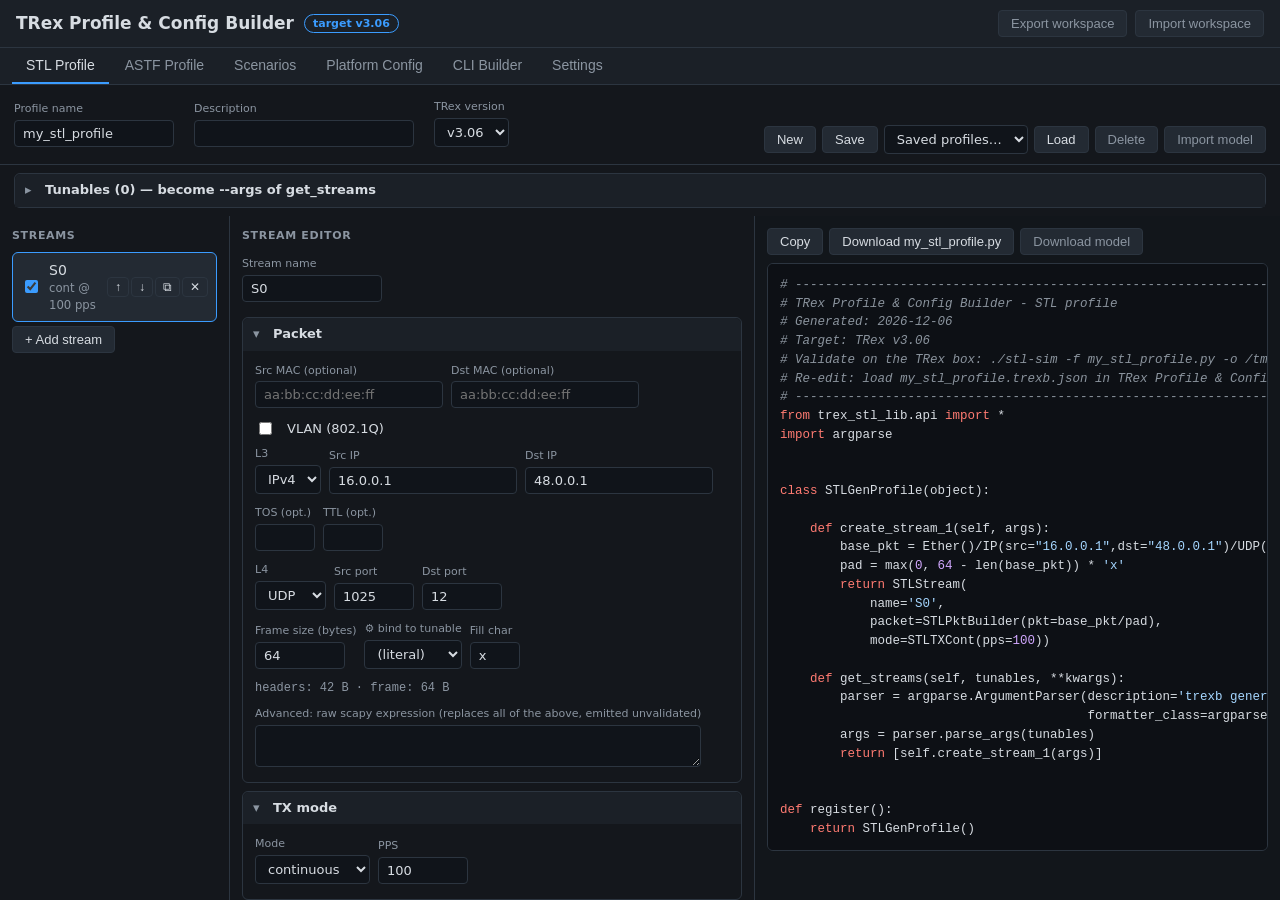
==== index.html @ 6afbe678 "Phase 3: CLI command builder CLI generator (TB.gen.registry["3.06"].cli) composing t-rex-64 launch l" ====
<!DOCTYPE html>
<html lang="en">
<head>
<meta charset="utf-8">
<meta name="viewport" content="width=device-width, initial-scale=1">
<title>TRex Profile &amp; Config Builder</title>
<link rel="stylesheet" href="css/app.css">
</head>
<body>
<div id="app"></div>

<!-- Classic scripts in dependency order. Do NOT convert to ES modules:
     script type="module" is blocked by CORS when the app is opened from file://. -->
<script src="js/core/util.js"></script>
<script src="js/core/store.js"></script>
<script src="js/core/persist.js"></script>
<script src="js/core/settings.js"></script>
<script src="js/gen/registry.js"></script>
<script src="js/gen/py.js"></script>
<script src="js/gen/stl.js"></script>
<script src="js/gen/astf.js"></script>
<script src="js/gen/scenarios.js"></script>
<script src="js/gen/cfg.js"></script>
<script src="js/gen/cli.js"></script>
<script src="js/ui/components.js"></script>
<script src="js/ui/highlight.js"></script>
<script src="js/ui/output.js"></script>
<script src="js/ui/stl_builder.js"></script>
<script src="js/ui/astf_builder.js"></script>
<script src="js/ui/scenarios.js"></script>
<script src="js/ui/settings_ui.js"></script>
<script src="js/ui/cfg_builder.js"></script>
<script src="js/ui/cli_builder.js"></script>
<script src="js/app.js"></script>
</body>
</html>
---- css/app.css ----
/* TRex Profile & Config Builder - single stylesheet, dark theme. */
:root {
  --bg: #14171c;
  --bg-pane: #1b2027;
  --bg-input: #10141a;
  --bg-hover: #232a33;
  --border: #2c3540;
  --text: #d7dce2;
  --text-dim: #8b95a1;
  --accent: #3b9cff;
  --ok: #3fb950;
  --warn: #d29922;
  --err: #f85149;
  --radius: 6px;
  --mono: Consolas, "Courier New", monospace;
}

* { box-sizing: border-box; }

body {
  margin: 0;
  background: var(--bg);
  color: var(--text);
  font: 14px/1.45 "Segoe UI", system-ui, sans-serif;
}

#app { display: flex; flex-direction: column; height: 100vh; }

/* ---------- header ---------- */
.app-header {
  display: flex;
  align-items: center;
  justify-content: space-between;
  padding: 10px 16px;
  border-bottom: 1px solid var(--border);
  background: var(--bg-pane);
}
.app-title { font-size: 17px; font-weight: 600; display: flex; align-items: center; gap: 10px; }
.app-badge {
  font-size: 11px;
  color: var(--accent);
  border: 1px solid var(--accent);
  border-radius: 10px;
  padding: 1px 8px;
}
.ws-actions { display: flex; gap: 8px; }

/* ---------- tabs ---------- */
.tab-bar { display: flex; gap: 2px; padding: 0 12px; background: var(--bg-pane); border-bottom: 1px solid var(--border); }
.tab-btn {
  background: none;
  border: none;
  border-bottom: 2px solid transparent;
  color: var(--text-dim);
  padding: 9px 14px;
  cursor: pointer;
  font-size: 14px;
}
.tab-btn:hover { color: var(--text); }
.tab-btn.active { color: var(--text); border-bottom-color: var(--accent); }
.tab-content { flex: 1; overflow: hidden; }
.tab-pane { height: 100%; overflow: auto; display: flex; flex-direction: column; }

.placeholder { padding: 40px; color: var(--text-dim); }
.placeholder h2 { color: var(--text); }

/* ---------- builder layout ---------- */
.builder-topbar {
  display: flex;
  flex-wrap: wrap;
  align-items: flex-end;
  gap: 12px;
  padding: 10px 14px;
  border-bottom: 1px solid var(--border);
}
.topbar-actions { display: flex; gap: 6px; margin-left: auto; align-items: center; }
.tunables-box { padding: 0 14px; }

.builder-panes {
  display: grid;
  grid-template-columns: 230px minmax(360px, 1fr) minmax(380px, 1fr);
  gap: 0;
  flex: 1;
  min-height: 0;
}
.pane { overflow-y: auto; padding: 12px; min-height: 200px; }
.pane-list { border-right: 1px solid var(--border); }
.pane-editor { border-right: 1px solid var(--border); }
.pane-output { background: #12161b; }
.pane-title { font-weight: 600; margin-bottom: 8px; color: var(--text-dim); text-transform: uppercase; font-size: 11px; letter-spacing: 0.06em; }

/* ---------- stream list ---------- */
.stream-item {
  display: flex;
  align-items: center;
  gap: 8px;
  padding: 7px 8px;
  border-radius: var(--radius);
  cursor: pointer;
  border: 1px solid transparent;
  margin-bottom: 4px;
}
.stream-item:hover { background: var(--bg-hover); }
.stream-item.active { background: var(--bg-hover); border-color: var(--accent); }
.stream-item.disabled .stream-name { opacity: 0.45; }
.stream-name { flex: 1; min-width: 0; }
.stream-name small { color: var(--text-dim); display: block; }
.stream-btns { display: flex; gap: 2px; visibility: hidden; }
.stream-item:hover .stream-btns, .stream-item.active .stream-btns { visibility: visible; }

/* ---------- fields ---------- */
.field { display: inline-flex; flex-direction: column; gap: 3px; margin: 4px 8px 4px 0; vertical-align: top; }
.field-label { font-size: 11px; color: var(--text-dim); }
.field-hint { font-size: 11px; color: var(--text-dim); font-style: italic; }
.field-error { font-size: 11px; color: var(--err); min-height: 0; }
.field-check { flex-direction: row; align-items: center; gap: 6px; }
.field-check .field-label { order: 2; font-size: 13px; color: var(--text); }
.field-row { display: flex; flex-wrap: wrap; align-items: flex-end; }
.field-row-inline { display: inline-flex; }

input[type="text"], select, textarea {
  background: var(--bg-input);
  border: 1px solid var(--border);
  color: var(--text);
  border-radius: 4px;
  padding: 5px 8px;
  font-size: 13px;
  font-family: inherit;
}
textarea { font-family: var(--mono); width: 100%; }
input.invalid { border-color: var(--err); }
input[type="checkbox"] { accent-color: var(--accent); }

/* ---------- sections ---------- */
.section { border: 1px solid var(--border); border-radius: var(--radius); margin: 8px 0; }
.section-head {
  padding: 7px 10px;
  cursor: pointer;
  font-weight: 600;
  font-size: 13px;
  display: flex;
  gap: 8px;
  align-items: center;
  background: var(--bg-pane);
  border-radius: var(--radius) var(--radius) 0 0;
}
.section-head:hover { background: var(--bg-hover); }
.section-body { padding: 8px 12px; }
.caret { color: var(--text-dim); width: 12px; }

/* ---------- buttons ---------- */
.btn {
  background: var(--bg-hover);
  border: 1px solid var(--border);
  color: var(--text);
  border-radius: 4px;
  padding: 5px 12px;
  font-size: 13px;
  cursor: pointer;
}
.btn:hover { border-color: var(--accent); }
.btn-secondary { color: var(--text-dim); }
.btn-small { padding: 2px 7px; font-size: 12px; }
.btn-danger:hover { border-color: var(--err); color: var(--err); }
.saved-select { max-width: 160px; }

/* ---------- misc builder ---------- */
.tunable-row, .vm-var-row {
  display: flex;
  flex-wrap: wrap;
  align-items: flex-end;
  padding: 4px 0;
  border-bottom: 1px dashed var(--border);
}
.size-readout { font-family: var(--mono); font-size: 12px; color: var(--text-dim); padding: 4px 0; }
.size-readout.warn { color: var(--warn); }
.info-note {
  font-size: 12px;
  color: var(--warn);
  border-left: 3px solid var(--warn);
  padding: 4px 8px;
  margin-top: 6px;
  background: rgba(210, 153, 34, 0.08);
}

/* ---------- output pane ---------- */
.output-empty { color: var(--text-dim); padding: 20px; }
.output-actions { display: flex; gap: 6px; margin-bottom: 8px; flex-wrap: wrap; }
.file-tabs { display: flex; gap: 4px; margin-bottom: 6px; }
.file-tab {
  background: none;
  border: 1px solid var(--border);
  border-radius: 4px 4px 0 0;
  color: var(--text-dim);
  padding: 4px 10px;
  cursor: pointer;
  font-size: 12px;
}
.file-tab.active { color: var(--text); border-bottom-color: var(--bg); }

.warn-banner {
  border: 1px solid var(--warn);
  border-radius: var(--radius);
  background: rgba(210, 153, 34, 0.1);
  padding: 8px 12px;
  margin-bottom: 10px;
  font-size: 13px;
}
.warn-banner strong { color: var(--warn); }
.warn-banner ul { margin: 4px 0 0; padding-left: 20px; }

pre.code {
  background: #0d1015;
  border: 1px solid var(--border);
  border-radius: var(--radius);
  padding: 12px;
  overflow-x: auto;
  font-family: var(--mono);
  font-size: 12.5px;
  line-height: 1.5;
  margin: 0;
}
.hl-kw { color: #ff7b72; }
.hl-str { color: #a5d6ff; }
.hl-com { color: #8b949e; font-style: italic; }
.hl-num { color: #d2a8ff; }

/* ---------- ASTF builder ---------- */
.cmd-op {
  font-family: var(--mono);
  font-size: 12px;
  color: var(--accent);
  min-width: 90px;
  padding-bottom: 8px;
}
.glob-col { border-left: 2px solid var(--border); padding-left: 10px; margin-bottom: 10px; }
.range-label { min-width: 55px; padding-bottom: 12px; color: var(--text); font-size: 13px; }

/* ---------- settings + cfg tabs ---------- */
.settings-wrap { padding: 14px; max-width: 1100px; }

/* ---------- scenarios tab ---------- */
.scenarios-wrap { padding: 14px; max-width: 1100px; }
.scenario-result { margin-top: 10px; }
.btn-generate { border-color: var(--accent); color: var(--accent); font-weight: 600; margin-top: 6px; }
.btn-generate:hover { background: var(--accent); color: #fff; }

/* ---------- toast ---------- */
#toast {
  position: fixed;
  bottom: 18px;
  left: 50%;
  transform: translateX(-50%) translateY(80px);
  background: var(--bg-pane);
  border: 1px solid var(--border);
  border-radius: var(--radius);
  padding: 9px 18px;
  transition: transform 0.2s ease;
  z-index: 100;
  max-width: 70vw;
}
#toast.show { transform: translateX(-50%) translateY(0); }
#toast.ok { border-color: var(--ok); }
#toast.err { border-color: var(--err); }
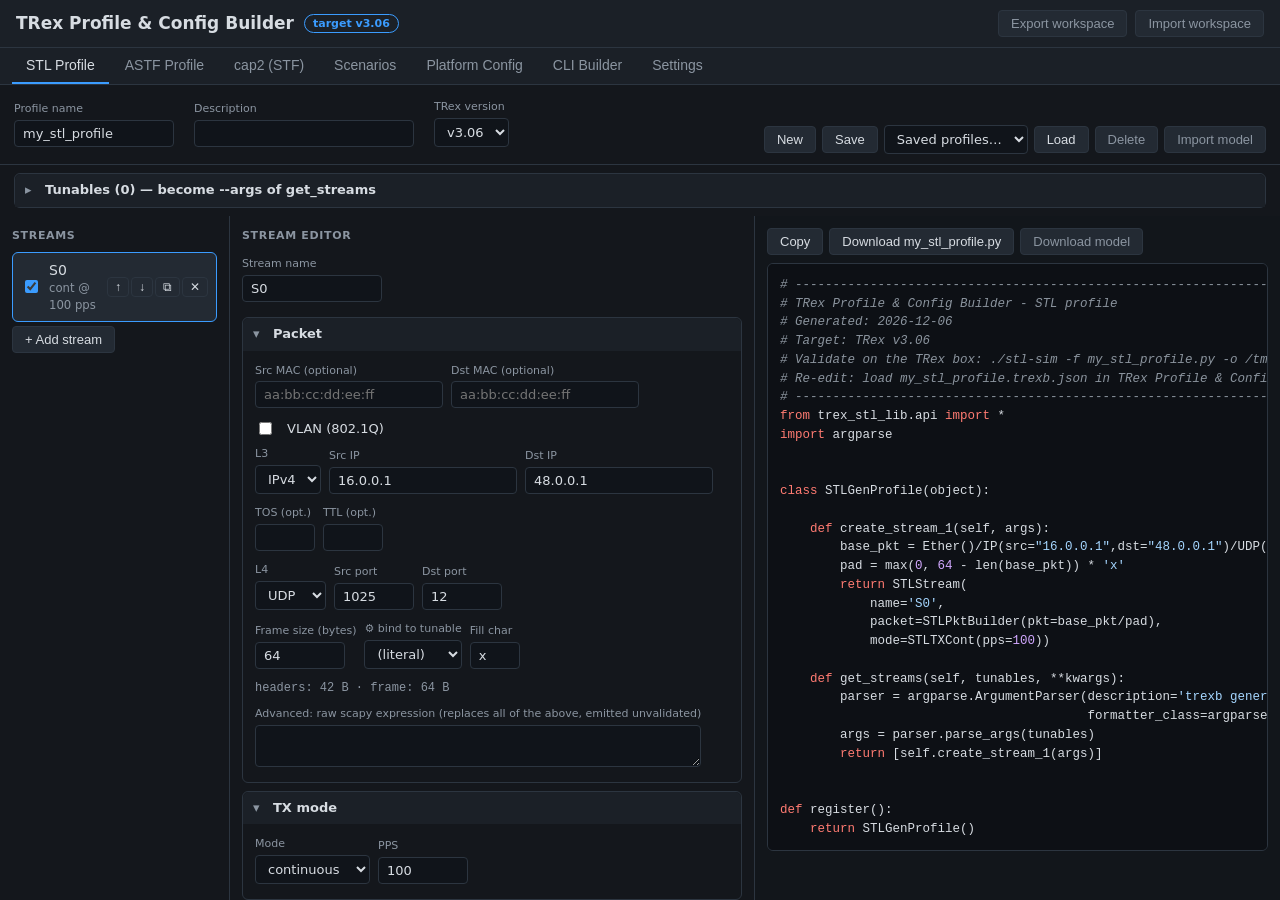
==== commit 39e9190f: "Phase 4: cap2 legacy STF YAML builder cap2 generator (TB.gen.registry["3.06"].cap2) emitting the leg" ====
--- a/index.html
+++ b/index.html
@@ -22,11 +22,13 @@
 <script src="js/gen/scenarios.js"></script>
 <script src="js/gen/cfg.js"></script>
 <script src="js/gen/cli.js"></script>
+<script src="js/gen/cap2.js"></script>
 <script src="js/ui/components.js"></script>
 <script src="js/ui/highlight.js"></script>
 <script src="js/ui/output.js"></script>
 <script src="js/ui/stl_builder.js"></script>
 <script src="js/ui/astf_builder.js"></script>
+<script src="js/ui/cap2_builder.js"></script>
 <script src="js/ui/scenarios.js"></script>
 <script src="js/ui/settings_ui.js"></script>
 <script src="js/ui/cfg_builder.js"></script>
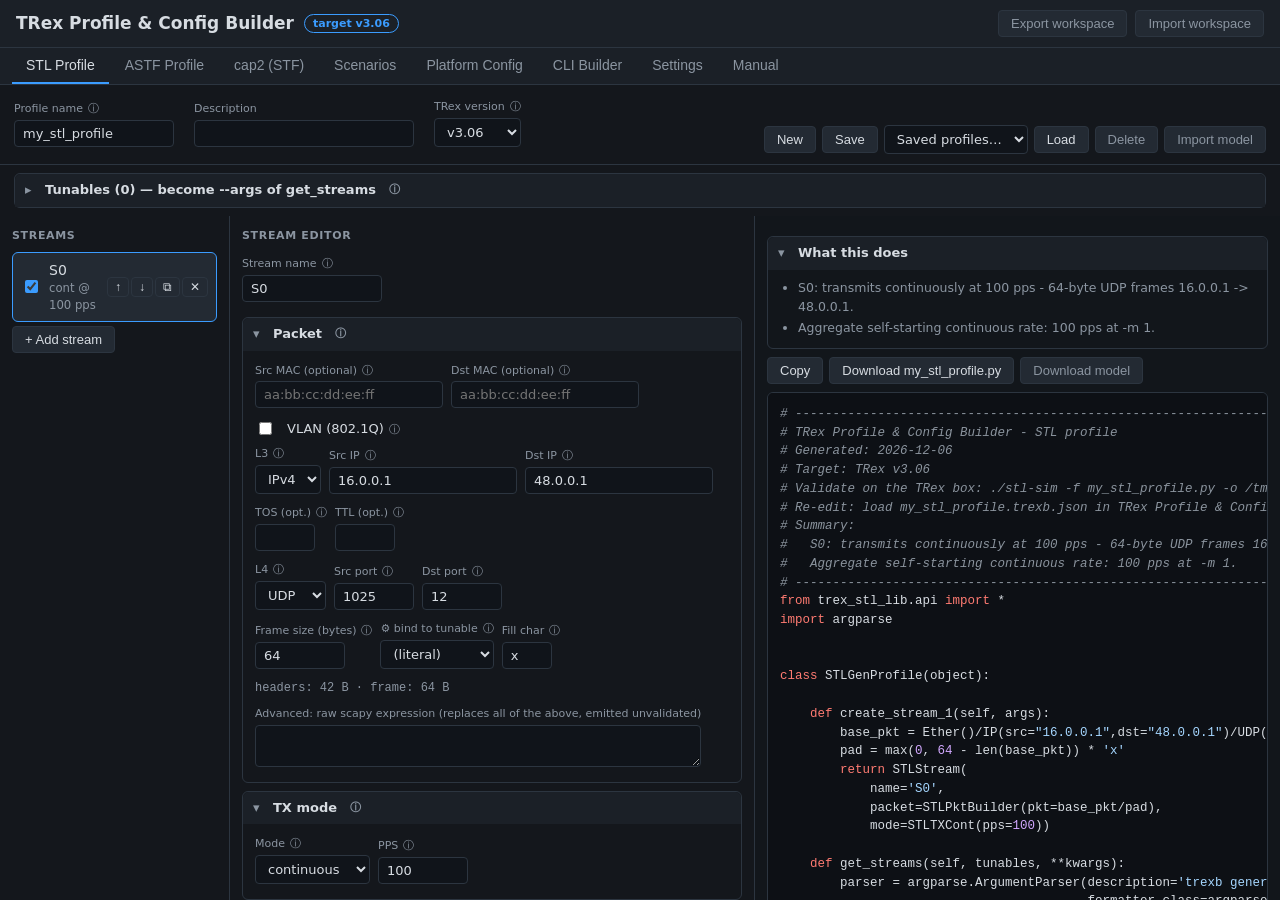
==== commit 0e26d5fa: "Phase 6: tooltips, built-in user manual, and profile summaries Every field and section across the se" ====
--- a/index.html
+++ b/index.html
@@ -15,14 +15,17 @@
 <script src="js/core/store.js"></script>
 <script src="js/core/persist.js"></script>
 <script src="js/core/settings.js"></script>
+<script src="js/core/backend.js"></script>
 <script src="js/gen/registry.js"></script>
 <script src="js/gen/py.js"></script>
+<script src="js/gen/summarize.js"></script>
 <script src="js/gen/stl.js"></script>
 <script src="js/gen/astf.js"></script>
 <script src="js/gen/scenarios.js"></script>
 <script src="js/gen/cfg.js"></script>
 <script src="js/gen/cli.js"></script>
 <script src="js/gen/cap2.js"></script>
+<script src="js/help/content.js"></script>
 <script src="js/ui/components.js"></script>
 <script src="js/ui/highlight.js"></script>
 <script src="js/ui/output.js"></script>
@@ -33,6 +36,7 @@
 <script src="js/ui/settings_ui.js"></script>
 <script src="js/ui/cfg_builder.js"></script>
 <script src="js/ui/cli_builder.js"></script>
+<script src="js/ui/manual.js"></script>
 <script src="js/app.js"></script>
 </body>
 </html>
--- a/css/app.css
+++ b/css/app.css
@@ -245,6 +245,169 @@
 .btn-generate { border-color: var(--accent); color: var(--accent); font-weight: 600; margin-top: 6px; }
 .btn-generate:hover { background: var(--accent); color: #fff; }
 
+/* ---------- tooltips ---------- */
+.tip-icon {
+  position: relative;
+  display: inline-block;
+  margin-left: 5px;
+  color: var(--text-dim);
+  cursor: help;
+  font-size: 11px;
+  font-style: normal;
+}
+.tip-icon:hover { color: var(--accent); }
+.tip-icon::after {
+  content: attr(data-tip);
+  position: absolute;
+  left: 0;
+  top: 100%;
+  margin-top: 6px;
+  width: max-content;
+  max-width: 300px;
+  background: #0d1015;
+  border: 1px solid var(--accent);
+  border-radius: 6px;
+  padding: 8px 11px;
+  font: normal 12px/1.45 "Segoe UI", system-ui, sans-serif;
+  color: var(--text);
+  white-space: normal;
+  text-transform: none;
+  letter-spacing: normal;
+  z-index: 60;
+  opacity: 0;
+  visibility: hidden;
+  pointer-events: none;
+  transition: opacity 0.12s ease;
+  box-shadow: 0 6px 18px rgba(0, 0, 0, 0.5);
+}
+.tip-icon:hover::after { opacity: 1; visibility: visible; }
+
+/* ---------- modal + backend features ---------- */
+.modal-overlay {
+  position: fixed;
+  inset: 0;
+  background: rgba(0, 0, 0, 0.55);
+  display: flex;
+  align-items: center;
+  justify-content: center;
+  z-index: 50;
+}
+.modal-box {
+  background: var(--bg-pane);
+  border: 1px solid var(--border);
+  border-radius: var(--radius);
+  width: min(520px, 90vw);
+  max-height: 80vh;
+  display: flex;
+  flex-direction: column;
+}
+.modal-head {
+  display: flex;
+  justify-content: space-between;
+  align-items: center;
+  padding: 10px 14px;
+  border-bottom: 1px solid var(--border);
+  font-weight: 600;
+}
+.modal-body { padding: 12px 14px; overflow-y: auto; }
+.browse-list { max-height: 45vh; overflow-y: auto; margin-top: 8px; }
+.browse-item {
+  padding: 5px 8px;
+  border-radius: 4px;
+  cursor: pointer;
+  font-family: var(--mono);
+  font-size: 12.5px;
+}
+.browse-item:hover { background: var(--bg-hover); color: var(--accent); }
+.validate-area { margin-bottom: 8px; }
+.summary-list {
+  margin: 0;
+  padding-left: 18px;
+  font-size: 12.5px;
+  line-height: 1.55;
+  color: var(--text-dim);
+}
+.summary-list li { margin-bottom: 2px; }
+.validate-result {
+  font-family: var(--mono);
+  font-size: 12.5px;
+  padding: 6px 10px;
+  border-radius: 4px;
+  margin-bottom: 6px;
+}
+.validate-result.ok { border: 1px solid var(--ok); color: var(--ok); }
+.validate-result.err { border: 1px solid var(--err); color: var(--err); }
+
+/* ---------- manual tab ---------- */
+.man-wrap {
+  display: grid;
+  grid-template-columns: 200px minmax(0, 900px);
+  gap: 20px;
+  padding: 16px;
+  height: 100%;
+  overflow: hidden;
+}
+.man-toc {
+  position: sticky;
+  top: 0;
+  align-self: start;
+  display: flex;
+  flex-direction: column;
+  gap: 2px;
+}
+.man-toc-link {
+  padding: 5px 9px;
+  border-radius: 4px;
+  color: var(--text-dim);
+  cursor: pointer;
+  font-size: 13px;
+}
+.man-toc-link:hover { background: var(--bg-hover); color: var(--text); }
+.man-content { overflow-y: auto; padding-right: 12px; }
+.man-chapter { margin-bottom: 34px; }
+.man-chapter h3 {
+  border-bottom: 1px solid var(--border);
+  padding-bottom: 6px;
+  color: var(--accent);
+}
+.man-chapter h4 { margin: 16px 0 6px; }
+.man-chapter p, .man-chapter li { font-size: 13.5px; line-height: 1.6; color: var(--text); }
+.man-chapter code {
+  background: var(--bg-input);
+  border: 1px solid var(--border);
+  border-radius: 3px;
+  padding: 1px 5px;
+  font-family: var(--mono);
+  font-size: 12px;
+}
+.man-purpose { font-style: italic; color: var(--text-dim); }
+.man-note {
+  border-left: 3px solid var(--warn);
+  background: rgba(210, 153, 34, 0.08);
+  padding: 6px 10px;
+  font-size: 13px;
+}
+.man-shot {
+  max-width: 100%;
+  border: 1px solid var(--border);
+  border-radius: var(--radius);
+  margin: 8px 0 4px;
+}
+.man-table {
+  border-collapse: collapse;
+  width: 100%;
+  font-size: 12.5px;
+  margin-top: 6px;
+}
+.man-table th, .man-table td {
+  border: 1px solid var(--border);
+  padding: 5px 9px;
+  text-align: left;
+  vertical-align: top;
+}
+.man-table th { background: var(--bg-pane); }
+.man-table td:first-child { white-space: nowrap; color: var(--accent); font-family: var(--mono); font-size: 12px; }
+
 /* ---------- toast ---------- */
 #toast {
   position: fixed;
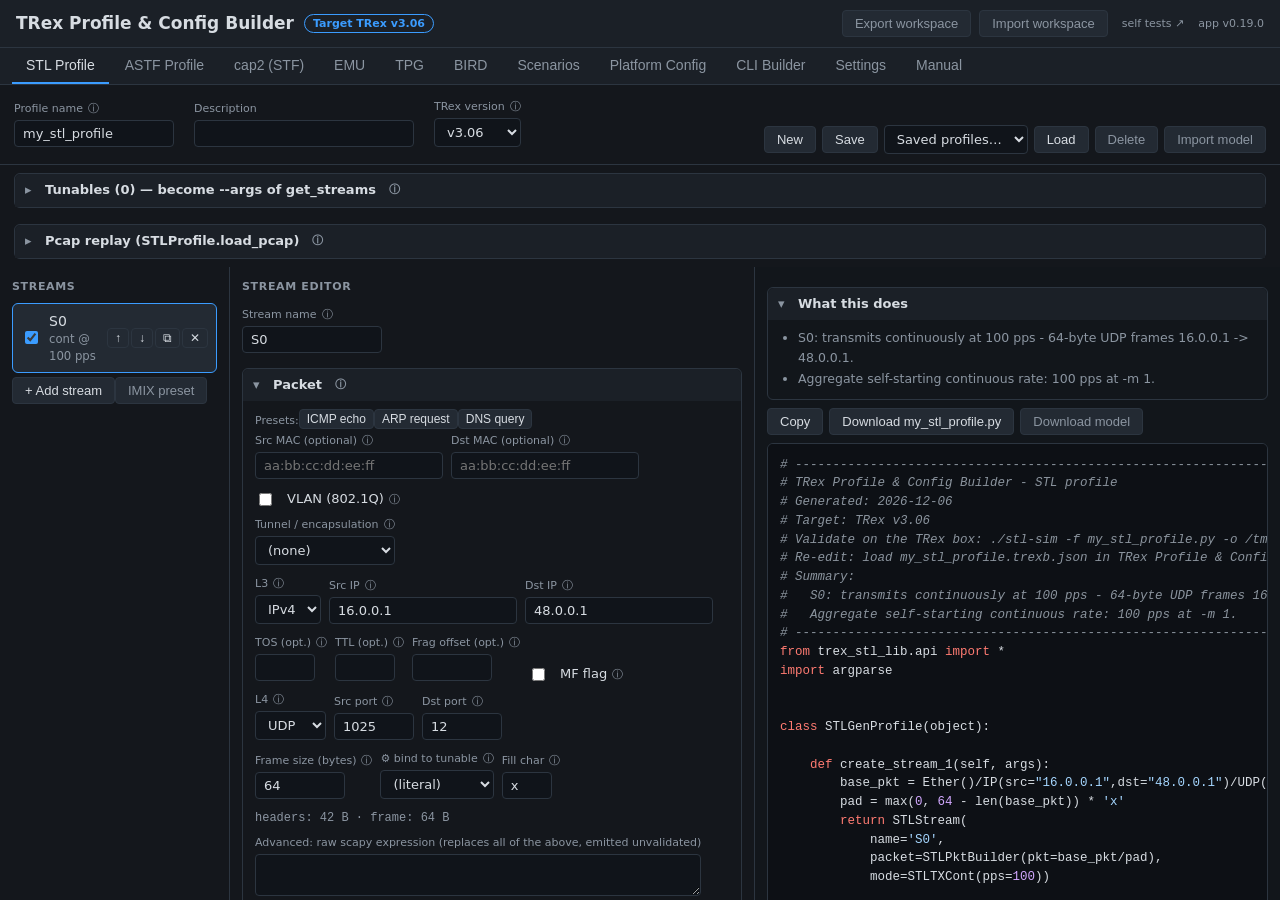
==== commit 030188ae: "v0.19.0: New domains complete (EMU client emulation, TPG per-VLAN rx stats, BIRD routing configs) Th" ====
--- a/index.html
+++ b/index.html
@@ -25,6 +25,9 @@
 <script src="js/gen/cfg.js"></script>
 <script src="js/gen/cli.js"></script>
 <script src="js/gen/cap2.js"></script>
+<script src="js/gen/emu.js"></script>
+<script src="js/gen/tpg.js"></script>
+<script src="js/gen/bird.js"></script>
 <script src="js/help/content.js"></script>
 <script src="js/ui/components.js"></script>
 <script src="js/ui/highlight.js"></script>
@@ -32,6 +35,9 @@
 <script src="js/ui/stl_builder.js"></script>
 <script src="js/ui/astf_builder.js"></script>
 <script src="js/ui/cap2_builder.js"></script>
+<script src="js/ui/emu_builder.js"></script>
+<script src="js/ui/tpg_builder.js"></script>
+<script src="js/ui/bird_builder.js"></script>
 <script src="js/ui/scenarios.js"></script>
 <script src="js/ui/settings_ui.js"></script>
 <script src="js/ui/cfg_builder.js"></script>
--- a/css/app.css
+++ b/css/app.css
@@ -43,7 +43,10 @@
   border-radius: 10px;
   padding: 1px 8px;
 }
-.ws-actions { display: flex; gap: 8px; }
+.ws-actions { display: flex; gap: 8px; align-items: center; }
+.app-version { color: var(--text-dim); font-size: 11px; margin-left: 6px; cursor: default; }
+.app-tests-link { color: var(--text-dim); font-size: 11px; margin-left: 6px; text-decoration: none; }
+.app-tests-link:hover { color: var(--accent); }
 
 /* ---------- tabs ---------- */
 .tab-bar { display: flex; gap: 2px; padding: 0 12px; background: var(--bg-pane); border-bottom: 1px solid var(--border); }
@@ -407,6 +410,18 @@
 }
 .man-table th { background: var(--bg-pane); }
 .man-table td:first-child { white-space: nowrap; color: var(--accent); font-family: var(--mono); font-size: 12px; }
+.man-row-done td { text-decoration: line-through; color: var(--text-dim); }
+.man-row-done td:first-child { color: var(--text-dim); }
+.man-status {
+  display: inline-block;
+  padding: 1px 7px;
+  border-radius: 10px;
+  font-size: 11px;
+  white-space: nowrap;
+}
+.man-status-planned { background: var(--bg-input); color: var(--text-dim); border: 1px solid var(--border); }
+.man-status-in-progress { background: rgba(210, 153, 34, 0.15); color: var(--warn); border: 1px solid var(--warn); }
+.man-status-done { background: rgba(63, 185, 80, 0.15); color: var(--ok); border: 1px solid var(--ok); text-decoration: none; }
 
 /* ---------- toast ---------- */
 #toast {
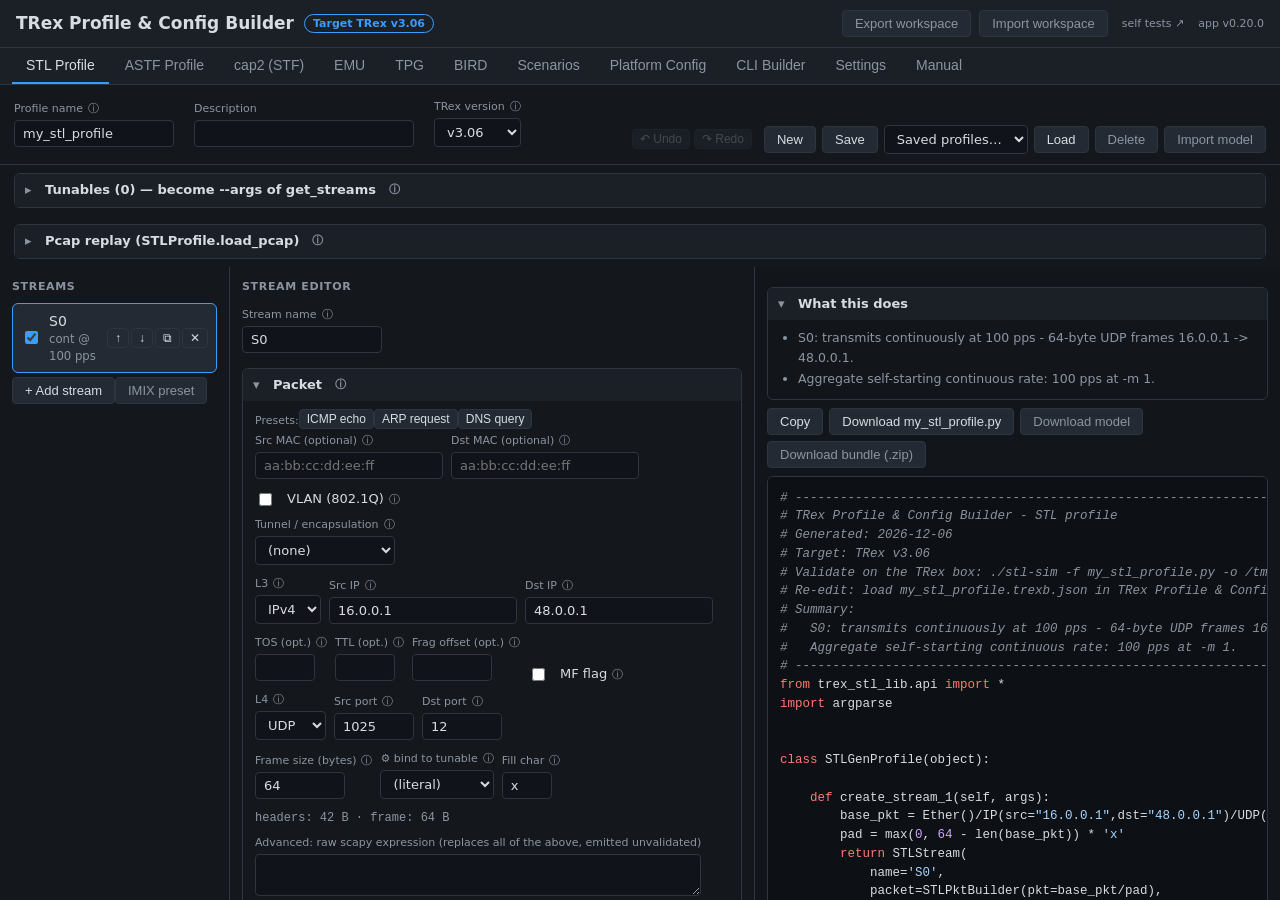
==== commit a88bcb38: "v0.20.0: adjustable text size, service/capture CLI helper, zip bundle export, IndexedDB workspace st" ====
--- a/index.html
+++ b/index.html
@@ -12,6 +12,8 @@
 <!-- Classic scripts in dependency order. Do NOT convert to ES modules:
      script type="module" is blocked by CORS when the app is opened from file://. -->
 <script src="js/core/util.js"></script>
+<script src="js/core/zip.js"></script>
+<script src="js/core/history.js"></script>
 <script src="js/core/store.js"></script>
 <script src="js/core/persist.js"></script>
 <script src="js/core/settings.js"></script>
--- a/css/app.css
+++ b/css/app.css
@@ -13,6 +13,13 @@
   --err: #f85149;
   --radius: 6px;
   --mono: Consolas, "Courier New", monospace;
+  /* Text-size scaling - set from Settings -> Text size (TB.settings.applyDisplay).
+   * --font-scale multiplies every font size; the group scales fine-tune on top. */
+  --font-scale: 1;
+  --scale-labels: 1;   /* field names, hints, errors, pane titles */
+  --scale-controls: 1; /* inputs, buttons, tabs, section headers */
+  --scale-code: 1;     /* generated output / code blocks */
+  --scale-manual: 1;   /* manual prose, tooltips, notes */
 }
 
 * { box-sizing: border-box; }
@@ -21,7 +28,9 @@
   margin: 0;
   background: var(--bg);
   color: var(--text);
-  font: 14px/1.45 "Segoe UI", system-ui, sans-serif;
+  font-family: "Segoe UI", system-ui, sans-serif;
+  font-size: calc(14px * var(--font-scale));
+  line-height: 1.45;
 }
 
 #app { display: flex; flex-direction: column; height: 100vh; }
@@ -35,17 +44,17 @@
   border-bottom: 1px solid var(--border);
   background: var(--bg-pane);
 }
-.app-title { font-size: 17px; font-weight: 600; display: flex; align-items: center; gap: 10px; }
+.app-title { font-size: calc(17px * var(--font-scale)); font-weight: 600; display: flex; align-items: center; gap: 10px; }
 .app-badge {
-  font-size: 11px;
+  font-size: calc(11px * var(--font-scale));
   color: var(--accent);
   border: 1px solid var(--accent);
   border-radius: 10px;
   padding: 1px 8px;
 }
 .ws-actions { display: flex; gap: 8px; align-items: center; }
-.app-version { color: var(--text-dim); font-size: 11px; margin-left: 6px; cursor: default; }
-.app-tests-link { color: var(--text-dim); font-size: 11px; margin-left: 6px; text-decoration: none; }
+.app-version { color: var(--text-dim); font-size: calc(11px * var(--font-scale)); margin-left: 6px; cursor: default; }
+.app-tests-link { color: var(--text-dim); font-size: calc(11px * var(--font-scale)); margin-left: 6px; text-decoration: none; }
 .app-tests-link:hover { color: var(--accent); }
 
 /* ---------- tabs ---------- */
@@ -57,7 +66,7 @@
   color: var(--text-dim);
   padding: 9px 14px;
   cursor: pointer;
-  font-size: 14px;
+  font-size: calc(14px * var(--font-scale) * var(--scale-controls));
 }
 .tab-btn:hover { color: var(--text); }
 .tab-btn.active { color: var(--text); border-bottom-color: var(--accent); }
@@ -90,7 +99,7 @@
 .pane-list { border-right: 1px solid var(--border); }
 .pane-editor { border-right: 1px solid var(--border); }
 .pane-output { background: #12161b; }
-.pane-title { font-weight: 600; margin-bottom: 8px; color: var(--text-dim); text-transform: uppercase; font-size: 11px; letter-spacing: 0.06em; }
+.pane-title { font-weight: 600; margin-bottom: 8px; color: var(--text-dim); text-transform: uppercase; font-size: calc(11px * var(--font-scale) * var(--scale-labels)); letter-spacing: 0.06em; }
 
 /* ---------- stream list ---------- */
 .stream-item {
@@ -113,11 +122,11 @@
 
 /* ---------- fields ---------- */
 .field { display: inline-flex; flex-direction: column; gap: 3px; margin: 4px 8px 4px 0; vertical-align: top; }
-.field-label { font-size: 11px; color: var(--text-dim); }
-.field-hint { font-size: 11px; color: var(--text-dim); font-style: italic; }
-.field-error { font-size: 11px; color: var(--err); min-height: 0; }
+.field-label { font-size: calc(11px * var(--font-scale) * var(--scale-labels)); color: var(--text-dim); }
+.field-hint { font-size: calc(11px * var(--font-scale) * var(--scale-labels)); color: var(--text-dim); font-style: italic; }
+.field-error { font-size: calc(11px * var(--font-scale) * var(--scale-labels)); color: var(--err); min-height: 0; }
 .field-check { flex-direction: row; align-items: center; gap: 6px; }
-.field-check .field-label { order: 2; font-size: 13px; color: var(--text); }
+.field-check .field-label { order: 2; font-size: calc(13px * var(--font-scale) * var(--scale-labels)); color: var(--text); }
 .field-row { display: flex; flex-wrap: wrap; align-items: flex-end; }
 .field-row-inline { display: inline-flex; }
 
@@ -127,12 +136,13 @@
   color: var(--text);
   border-radius: 4px;
   padding: 5px 8px;
-  font-size: 13px;
+  font-size: calc(13px * var(--font-scale) * var(--scale-controls));
   font-family: inherit;
 }
 textarea { font-family: var(--mono); width: 100%; }
 input.invalid { border-color: var(--err); }
 input[type="checkbox"] { accent-color: var(--accent); }
+input[type="range"] { accent-color: var(--accent); }
 
 /* ---------- sections ---------- */
 .section { border: 1px solid var(--border); border-radius: var(--radius); margin: 8px 0; }
@@ -140,7 +150,7 @@
   padding: 7px 10px;
   cursor: pointer;
   font-weight: 600;
-  font-size: 13px;
+  font-size: calc(13px * var(--font-scale) * var(--scale-controls));
   display: flex;
   gap: 8px;
   align-items: center;
@@ -158,12 +168,15 @@
   color: var(--text);
   border-radius: 4px;
   padding: 5px 12px;
-  font-size: 13px;
+  font-size: calc(13px * var(--font-scale) * var(--scale-controls));
   cursor: pointer;
 }
 .btn:hover { border-color: var(--accent); }
+.btn:disabled { opacity: 0.4; cursor: default; }
+.btn:disabled:hover { border-color: var(--border); }
 .btn-secondary { color: var(--text-dim); }
-.btn-small { padding: 2px 7px; font-size: 12px; }
+.history-controls { display: inline-flex; gap: 4px; margin-right: 6px; }
+.btn-small { padding: 2px 7px; font-size: calc(12px * var(--font-scale) * var(--scale-controls)); }
 .btn-danger:hover { border-color: var(--err); color: var(--err); }
 .saved-select { max-width: 160px; }
 
@@ -175,16 +188,22 @@
   padding: 4px 0;
   border-bottom: 1px dashed var(--border);
 }
-.size-readout { font-family: var(--mono); font-size: 12px; color: var(--text-dim); padding: 4px 0; }
+.size-readout { font-family: var(--mono); font-size: calc(12px * var(--font-scale) * var(--scale-controls)); color: var(--text-dim); padding: 4px 0; }
 .size-readout.warn { color: var(--warn); }
 .info-note {
-  font-size: 12px;
+  font-size: calc(12px * var(--font-scale) * var(--scale-controls));
   color: var(--warn);
   border-left: 3px solid var(--warn);
   padding: 4px 8px;
   margin-top: 6px;
   background: rgba(210, 153, 34, 0.08);
 }
+
+/* ---------- text size controls (Settings tab) ---------- */
+.textsize-row { display: flex; align-items: center; gap: 10px; padding: 3px 0; }
+.textsize-row .field-label { min-width: 190px; }
+.textsize-row input[type="range"] { width: 220px; }
+.textsize-val { font-family: var(--mono); font-size: calc(12px * var(--font-scale)); color: var(--text-dim); min-width: 44px; text-align: right; }
 
 /* ---------- output pane ---------- */
 .output-empty { color: var(--text-dim); padding: 20px; }
@@ -197,7 +216,7 @@
   color: var(--text-dim);
   padding: 4px 10px;
   cursor: pointer;
-  font-size: 12px;
+  font-size: calc(12px * var(--font-scale) * var(--scale-controls));
 }
 .file-tab.active { color: var(--text); border-bottom-color: var(--bg); }
 
@@ -207,7 +226,7 @@
   background: rgba(210, 153, 34, 0.1);
   padding: 8px 12px;
   margin-bottom: 10px;
-  font-size: 13px;
+  font-size: calc(13px * var(--font-scale) * var(--scale-controls));
 }
 .warn-banner strong { color: var(--warn); }
 .warn-banner ul { margin: 4px 0 0; padding-left: 20px; }
@@ -219,7 +238,7 @@
   padding: 12px;
   overflow-x: auto;
   font-family: var(--mono);
-  font-size: 12.5px;
+  font-size: calc(12.5px * var(--font-scale) * var(--scale-code));
   line-height: 1.5;
   margin: 0;
 }
@@ -231,13 +250,13 @@
 /* ---------- ASTF builder ---------- */
 .cmd-op {
   font-family: var(--mono);
-  font-size: 12px;
+  font-size: calc(12px * var(--font-scale) * var(--scale-labels));
   color: var(--accent);
   min-width: 90px;
   padding-bottom: 8px;
 }
 .glob-col { border-left: 2px solid var(--border); padding-left: 10px; margin-bottom: 10px; }
-.range-label { min-width: 55px; padding-bottom: 12px; color: var(--text); font-size: 13px; }
+.range-label { min-width: 55px; padding-bottom: 12px; color: var(--text); font-size: calc(13px * var(--font-scale) * var(--scale-labels)); }
 
 /* ---------- settings + cfg tabs ---------- */
 .settings-wrap { padding: 14px; max-width: 1100px; }
@@ -255,7 +274,7 @@
   margin-left: 5px;
   color: var(--text-dim);
   cursor: help;
-  font-size: 11px;
+  font-size: calc(11px * var(--font-scale) * var(--scale-labels));
   font-style: normal;
 }
 .tip-icon:hover { color: var(--accent); }
@@ -271,7 +290,11 @@
   border: 1px solid var(--accent);
   border-radius: 6px;
   padding: 8px 11px;
-  font: normal 12px/1.45 "Segoe UI", system-ui, sans-serif;
+  font-family: "Segoe UI", system-ui, sans-serif;
+  font-style: normal;
+  font-weight: normal;
+  font-size: calc(12px * var(--font-scale) * var(--scale-manual));
+  line-height: 1.45;
   color: var(--text);
   white-space: normal;
   text-transform: none;
@@ -319,21 +342,21 @@
   border-radius: 4px;
   cursor: pointer;
   font-family: var(--mono);
-  font-size: 12.5px;
+  font-size: calc(12.5px * var(--font-scale) * var(--scale-code));
 }
 .browse-item:hover { background: var(--bg-hover); color: var(--accent); }
 .validate-area { margin-bottom: 8px; }
 .summary-list {
   margin: 0;
   padding-left: 18px;
-  font-size: 12.5px;
+  font-size: calc(12.5px * var(--font-scale) * var(--scale-manual));
   line-height: 1.55;
   color: var(--text-dim);
 }
 .summary-list li { margin-bottom: 2px; }
 .validate-result {
   font-family: var(--mono);
-  font-size: 12.5px;
+  font-size: calc(12.5px * var(--font-scale) * var(--scale-code));
   padding: 6px 10px;
   border-radius: 4px;
   margin-bottom: 6px;
@@ -363,7 +386,7 @@
   border-radius: 4px;
   color: var(--text-dim);
   cursor: pointer;
-  font-size: 13px;
+  font-size: calc(13px * var(--font-scale) * var(--scale-manual));
 }
 .man-toc-link:hover { background: var(--bg-hover); color: var(--text); }
 .man-content { overflow-y: auto; padding-right: 12px; }
@@ -374,21 +397,21 @@
   color: var(--accent);
 }
 .man-chapter h4 { margin: 16px 0 6px; }
-.man-chapter p, .man-chapter li { font-size: 13.5px; line-height: 1.6; color: var(--text); }
+.man-chapter p, .man-chapter li { font-size: calc(13.5px * var(--font-scale) * var(--scale-manual)); line-height: 1.6; color: var(--text); }
 .man-chapter code {
   background: var(--bg-input);
   border: 1px solid var(--border);
   border-radius: 3px;
   padding: 1px 5px;
   font-family: var(--mono);
-  font-size: 12px;
+  font-size: calc(12px * var(--font-scale) * var(--scale-code));
 }
 .man-purpose { font-style: italic; color: var(--text-dim); }
 .man-note {
   border-left: 3px solid var(--warn);
   background: rgba(210, 153, 34, 0.08);
   padding: 6px 10px;
-  font-size: 13px;
+  font-size: calc(13px * var(--font-scale) * var(--scale-manual));
 }
 .man-shot {
   max-width: 100%;
@@ -399,7 +422,7 @@
 .man-table {
   border-collapse: collapse;
   width: 100%;
-  font-size: 12.5px;
+  font-size: calc(12.5px * var(--font-scale) * var(--scale-manual));
   margin-top: 6px;
 }
 .man-table th, .man-table td {
@@ -409,14 +432,14 @@
   vertical-align: top;
 }
 .man-table th { background: var(--bg-pane); }
-.man-table td:first-child { white-space: nowrap; color: var(--accent); font-family: var(--mono); font-size: 12px; }
+.man-table td:first-child { white-space: nowrap; color: var(--accent); font-family: var(--mono); font-size: calc(12px * var(--font-scale) * var(--scale-code)); }
 .man-row-done td { text-decoration: line-through; color: var(--text-dim); }
 .man-row-done td:first-child { color: var(--text-dim); }
 .man-status {
   display: inline-block;
   padding: 1px 7px;
   border-radius: 10px;
-  font-size: 11px;
+  font-size: calc(11px * var(--font-scale) * var(--scale-manual));
   white-space: nowrap;
 }
 .man-status-planned { background: var(--bg-input); color: var(--text-dim); border: 1px solid var(--border); }
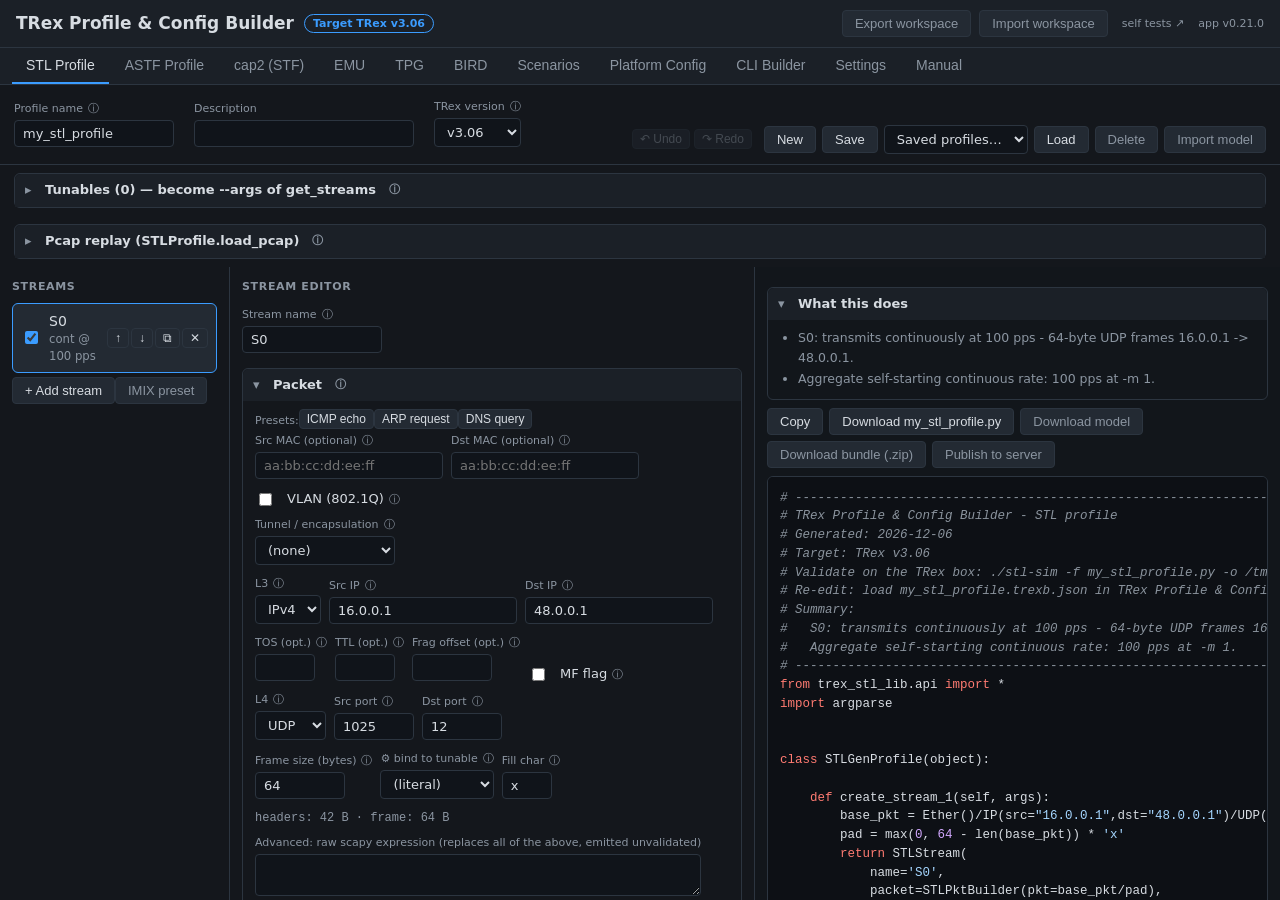
==== commit 9bf8e877: "v0.21.0: Publish to server (builder->TRex-Backend control seam) STL profiles gain a 'Publish to serv" ====
--- a/index.html
+++ b/index.html
@@ -13,6 +13,7 @@
      script type="module" is blocked by CORS when the app is opened from file://. -->
 <script src="js/core/util.js"></script>
 <script src="js/core/zip.js"></script>
+<script src="js/core/publish.js"></script>
 <script src="js/core/history.js"></script>
 <script src="js/core/store.js"></script>
 <script src="js/core/persist.js"></script>
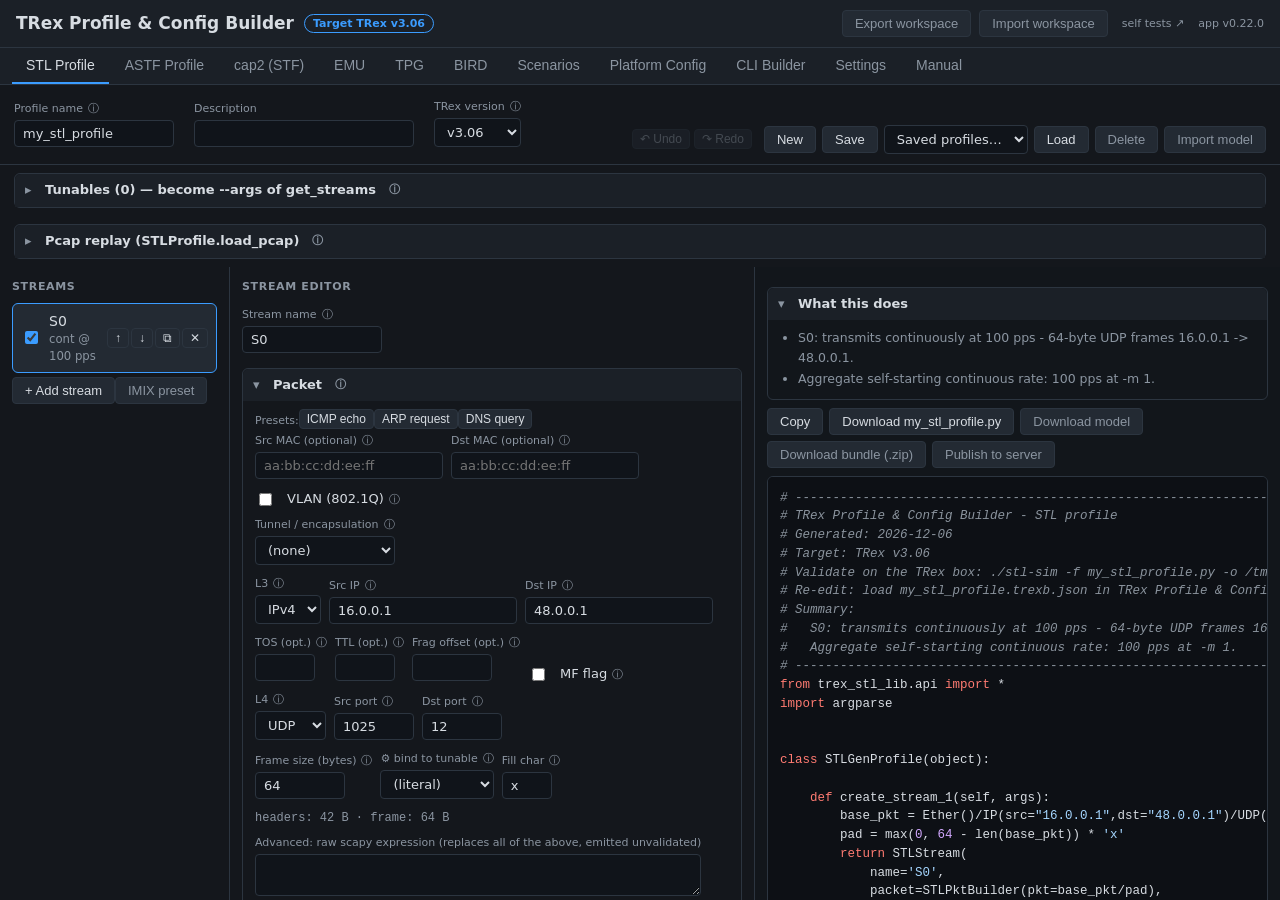
==== commit 93508d22: "v0.22.0: cap2 .yaml re-import (edit values in the file, re-import into the builder) Import a generat" ====
--- a/index.html
+++ b/index.html
@@ -19,6 +19,7 @@
 <script src="js/core/persist.js"></script>
 <script src="js/core/settings.js"></script>
 <script src="js/core/backend.js"></script>
+<script src="js/core/import.js"></script>
 <script src="js/gen/registry.js"></script>
 <script src="js/gen/py.js"></script>
 <script src="js/gen/summarize.js"></script>
--- a/css/app.css
+++ b/css/app.css
@@ -463,3 +463,4 @@
 #toast.show { transform: translateX(-50%) translateY(0); }
 #toast.ok { border-color: var(--ok); }
 #toast.err { border-color: var(--err); }
+#toast.warn { border-color: var(--warn); }
